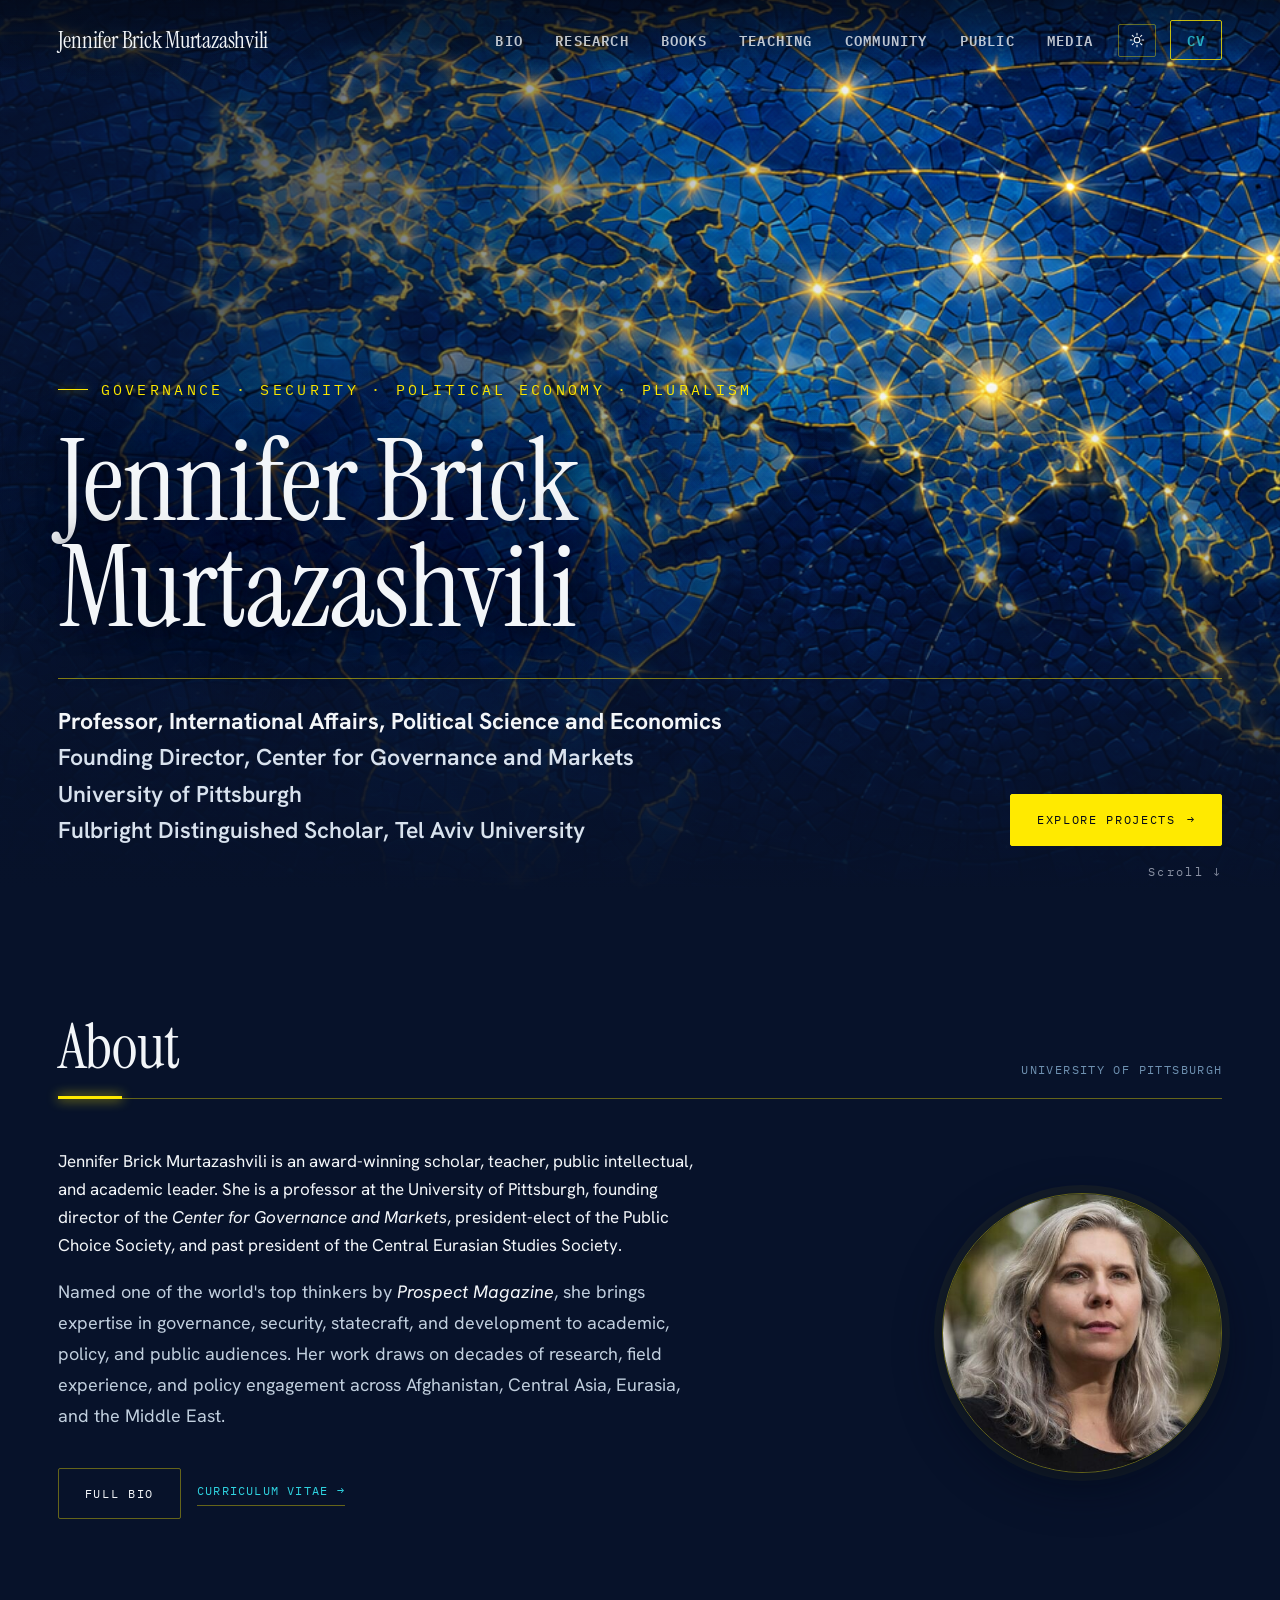
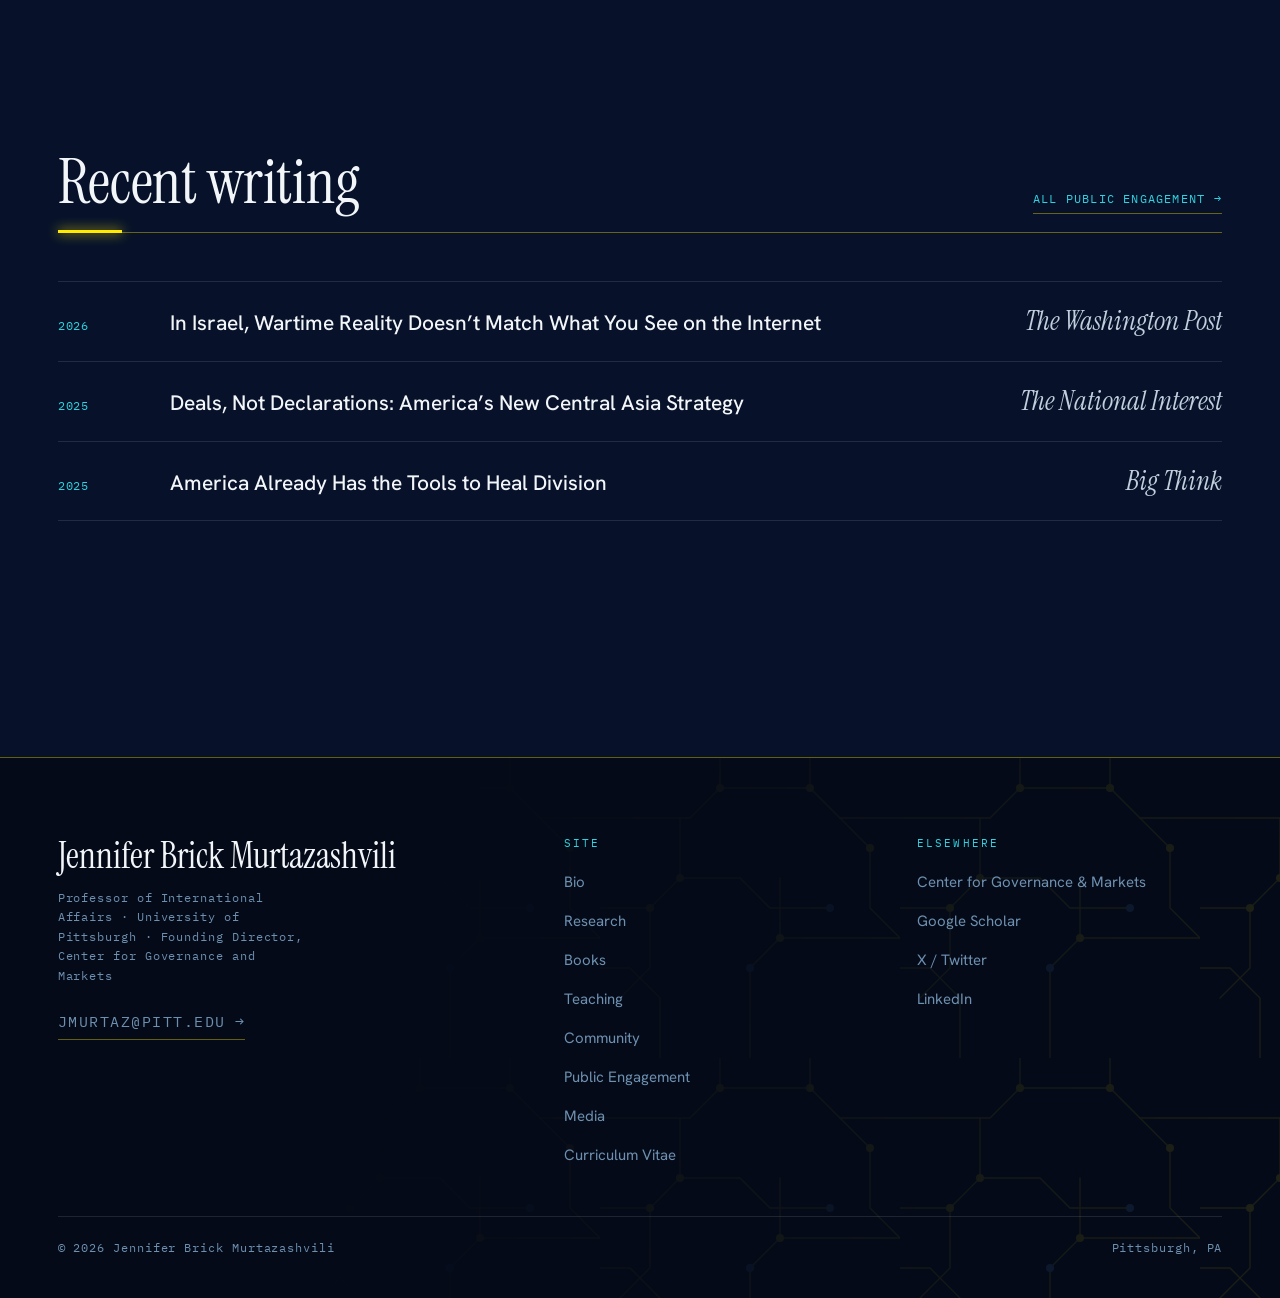
==== index.html @ d2d1f4e9 "Add files via upload" ====
<!doctype html>
<html lang="en">
<head>
<meta charset="utf-8">
<script>(function(){try{var t=localStorage.getItem('jbm-theme');if(t==='light'||t==='dark')document.documentElement.setAttribute('data-theme',t);}catch(e){}})();</script>
<meta name="viewport" content="width=device-width, initial-scale=1">
<title>Jennifer Brick Murtazashvili — International Affairs, University of Pittsburgh</title>
<link rel="preconnect" href="https://fonts.googleapis.com">
<link rel="preconnect" href="https://fonts.gstatic.com" crossorigin>
<link href="https://fonts.googleapis.com/css2?family=Instrument+Serif:ital@0;1&family=Hanken+Grotesk:wght@400;500;600;700&family=IBM+Plex+Mono:ital,wght@0,400;0,500;0,600;1,400&display=swap" rel="stylesheet">
<link rel="stylesheet" href="styles.css">
</head>
<body>

<header class="site-head" id="head">
  <a class="brand" href="index.html">Jennifer Brick Murtazashvili</a>
  <nav class="nav">
    <span class="nav-core" style="display:contents">
      <a href="bio.html">Bio</a>
      <a href="projects.html">Research</a>
      <a href="books.html">Books</a>
    </span>
    <span class="nav-extra" style="display:contents">
      <a href="teaching.html">Teaching</a>
      <a href="community.html">Community</a>
      <a href="public.html">Public</a>
      <a href="media.html">Media</a>
    </span>
    <button class="theme-toggle" id="themeToggle" type="button" aria-label="Toggle light or dark theme">
      <svg class="ic-sun" viewBox="0 0 24 24" fill="none" stroke="currentColor" stroke-width="1.6" stroke-linecap="round"><circle cx="12" cy="12" r="4.2"></circle><path d="M12 2v2.4M12 19.6V22M2 12h2.4M19.6 12H22M4.9 4.9l1.7 1.7M17.4 17.4l1.7 1.7M19.1 4.9l-1.7 1.7M6.6 17.4l-1.7 1.7"></path></svg>
      <svg class="ic-moon" viewBox="0 0 24 24" fill="none" stroke="currentColor" stroke-width="1.6" stroke-linecap="round" stroke-linejoin="round"><path d="M20 14.5A8 8 0 1 1 9.5 4a6.2 6.2 0 0 0 10.5 10.5z"></path></svg>
    </button>
    <a class="nav-cv" href="assets/JBM-CV-2026.pdf" target="_blank" rel="noopener">CV</a>
  </nav>
</header>

<!-- ============================================================== HERO -->
<section class="hero" id="hero" data-screen-label="Home / Hero">
  <img class="hero-map" id="heroMap" src="assets/world-network.png" alt="A night-time world map with glowing gold network lines connecting cities across continents on a deep navy background">
  <div class="hero-veil"></div>
  <div class="wrap hero-inner" style="font-size: 6px">
    <span class="eyebrow hero-eye">Governance · Security · Political Economy · Pluralism</span>
    <h1 class="display hero-name">Jennifer Brick<br><span class="sur">Murtazashvili</span></h1>
    <div class="hero-foot">
      <p class="hero-role">
        <b>Professor, International Affairs, Political Science and Economics</b>
        <span>Founding Director, Center for Governance and Markets</span>
        <span>University of Pittsburgh</span>
        <span>Fulbright Distinguished Scholar, Tel Aviv University</span>
      </p>
      <a class="btn hero-cta" href="projects.html">Explore projects <span>→</span></a>
    </div>
  </div>
  <span class="hero-scrollcue meta">Scroll ↓</span>
</section>

<!-- ============================================================= INTRO -->
<section class="pad-y">
  <div class="wrap">
    <div class="sec-head">
      <h2>About</h2>
      <span class="meta" style="text-transform:uppercase; letter-spacing:.12em;">University of Pittsburgh</span>
    </div>
    <div class="intro-grid">
      <div class="intro-main fade-up">
        <p class="prose lead" style="margin-top:0;">Jennifer Brick Murtazashvili is an award-winning scholar, teacher, public intellectual, and academic leader. She is a professor at the University of Pittsburgh, founding director of the <em class="t-leaf">Center for Governance and Markets</em>, president-elect of the Public Choice Society, and past president of the Central Eurasian Studies Society.</p>
        <div class="prose" style="margin-top:18px;">
          <p>Named one of the world's top thinkers by <em>Prospect Magazine</em>, she brings expertise in governance, security, statecraft, and development to academic, policy, and public audiences. Her work draws on decades of research, field experience, and policy engagement across Afghanistan, Central Asia, Eurasia, and the Middle East.</p>
        </div>
        <div style="margin-top:36px; display:flex; gap:16px; flex-wrap:wrap; align-items:center;">
          <a class="btn btn-line" href="bio.html">Full bio</a>
          <a class="alink" href="assets/JBM-CV-2026.pdf" target="_blank" rel="noopener">Curriculum vitae <span>→</span></a>
        </div>
      </div>
      <div class="intro-side fade-up">
        <img class="intro-portrait" src="assets/headshot.png" alt="Portrait of Jennifer Brick Murtazashvili">
      </div>
    </div>
  </div>
</section>

<!-- =========================================================== WRITING -->
<section class="pad-y">
  <div class="wrap">
    <div class="sec-head">
      <h2>Recent writing</h2>
      <a class="alink" href="public.html">All public engagement <span>→</span></a>
    </div>
    <ul class="wlist">
      <li class="witem fade-up">
        <span class="meta wdate">2026</span>
        <a class="wtitle" href="public.html">In Israel, Wartime Reality Doesn’t Match What You See on the Internet</a>
        <span class="wpub">The Washington Post</span>
      </li>
      <li class="witem fade-up">
        <span class="meta wdate">2025</span>
        <a class="wtitle" href="public.html">Deals, Not Declarations: America’s New Central Asia Strategy</a>
        <span class="wpub">The National Interest</span>
      </li>
      <li class="witem fade-up">
        <span class="meta wdate">2025</span>
        <a class="wtitle" href="public.html">America Already Has the Tools to Heal Division</a>
        <span class="wpub">Big Think</span>
      </li>
    </ul>
  </div>
</section>

<!-- ============================================================ FOOTER -->
<footer class="site-foot" data-screen-label="Footer">
  <div class="gf"></div>
  <div class="wrap">
    <div class="foot-grid">
      <div class="foot-col">
        <p class="foot-name">Jennifer Brick Murtazashvili</p>
        <p class="meta" style="color:var(--soft); max-width:36ch; line-height:1.7;">Professor of International Affairs · University of Pittsburgh · Founding Director, Center for Governance and Markets</p>
        <div style="margin-top:22px;"><a class="alink" href="mailto:jmurtaz@pitt.edu">jmurtaz@pitt.edu <span>→</span></a></div>
      </div>
      <div class="foot-col">
        <h4>Site</h4>
        <ul>
          <li><a href="bio.html">Bio</a></li>
          <li><a href="projects.html">Research</a></li>
          <li><a href="books.html">Books</a></li>
          <li><a href="teaching.html">Teaching</a></li>
          <li><a href="community.html">Community</a></li>
          <li><a href="public.html">Public Engagement</a></li>
          <li><a href="media.html">Media</a></li>
          <li><a href="assets/JBM-CV-2026.pdf" target="_blank" rel="noopener">Curriculum Vitae</a></li>
        </ul>
      </div>
      <div class="foot-col">
        <h4>Elsewhere</h4>
        <ul>
          <li><a href="https://www.cgm.pitt.edu/" target="_blank" rel="noopener">Center for Governance &amp; Markets</a></li>
          <li><a href="https://scholar.google.com/citations?user=7pL5rRAAAAAJ&hl=en&oi=ao" target="_blank" rel="noopener">Google Scholar</a></li>
          <li><a href="https://x.com/jmurtazashvili" target="_blank" rel="noopener">X / Twitter</a></li>
          <li><a href="https://www.linkedin.com/in/jmurtazashvili/" target="_blank" rel="noopener">LinkedIn</a></li>
        </ul>
      </div>
    </div>
    <div class="foot-bottom">
      <span class="meta">© 2026 Jennifer Brick Murtazashvili</span>
      <span class="meta">Pittsburgh, PA</span>
    </div>
  </div>
</footer>

<style>
/* ---- HERO ---- */
.hero{ position:relative; min-height:100svh; display:flex; flex-direction:column; justify-content:flex-end; overflow:hidden; background:#061026; }
.hero-map{
  position:absolute; inset:0; z-index:0; width:100%; height:118%; top:-9%;
  object-fit:cover; object-position:60% center; will-change:transform; pointer-events:none;
}
.hero-veil{ position:absolute; inset:0; z-index:3; pointer-events:none;
  background:
    linear-gradient(0deg, #07122A 1%, rgba(7,18,42,.74) 17%, rgba(7,18,42,.12) 44%, transparent 60%),
    linear-gradient(90deg, rgba(7,18,42,.82) 0%, rgba(7,18,42,.42) 40%, transparent 70%); }
.hero-inner{ position:relative; z-index:4; width:100%; padding-top:150px; padding-bottom:clamp(40px,6vh,72px); }
.hero-eye{ margin-bottom:26px; color:#FFEA00; }
.hero-eye::before{ background:#FFEA00; box-shadow:0 0 8px rgba(255,234,0,.8); }
.hero-name{ font-family:var(--serif); font-weight:400; letter-spacing:-.012em; color:#F3F6F9; margin:0; text-shadow:0 2px 28px rgba(2,8,24,.9), 0 0 80px rgba(2,8,24,.7); }
.hero-name .sur{ font-style:normal; color:#F3F6F9; text-shadow:0 2px 24px rgba(2,8,24,.92), 0 0 56px rgba(2,8,24,.85); }
.hero-foot{ display:flex; align-items:flex-end; justify-content:space-between; gap:44px; flex-wrap:wrap;
  border-top:1px solid rgba(255,234,0,.5); margin-top:38px; padding-top:26px; }
.hero-role{ display:flex; flex-direction:column; gap:4px; font-size:clamp(18px,2vw,23px); line-height:1.4; font-weight:600; color:#D8E2EE; max-width:56ch; margin:0; }
.hero-role b{ color:#F3F6F9; font-weight:700; }
.hero-role em{ color:#FFEA00; font-style:italic; }
.hero-cta{ white-space:nowrap; }
.hero-scrollcue{ position:absolute; right:var(--gutter); bottom:18px; z-index:4; color:#8A91A3; letter-spacing:.2em; }
@media (max-width:900px){
  .hero-map{ object-position:62% center; }
  .hero-veil{ background:linear-gradient(0deg, #061026 14%, rgba(6,16,38,.55) 52%, transparent 90%); }
}

/* ---- HERO · light mode keeps the map dark for legibility ---- */
[data-theme="light"] .site-head{ background:var(--head-bg); -webkit-backdrop-filter:blur(14px); backdrop-filter:blur(14px); box-shadow:0 1px 0 var(--line-cop); }
[data-theme="light"] .site-head::before{ opacity:0; }

/* ---- INTRO ---- */
.intro-grid{ display:grid; grid-template-columns:1fr 280px; gap:clamp(36px,5vw,80px); align-items:center; }
.intro-side{ display:flex; justify-content:center; }
.intro-portrait{ width:280px; height:280px; border-radius:50%; object-fit:cover; object-position:50% 22%; display:block;
  border:1px solid var(--line-cop); box-shadow:0 14px 44px rgba(2,8,24,.5), 0 0 0 8px rgba(255,234,0,.05); }
@media (max-width:820px){ .intro-grid{ grid-template-columns:1fr; gap:32px; } .intro-side{ order:-1; justify-content:flex-start; } .intro-portrait{ width:200px; height:200px; } }

/* ---- RESEARCH ROWS ---- */
.rrow{ display:grid; grid-template-columns:64px 1fr 380px 150px; gap:30px; align-items:center;
  padding:30px 0; border-bottom:1px solid var(--line); text-decoration:none; color:inherit;
  transition:padding-left .28s, background .28s; }
.rrow:first-of-type{ border-top:1px solid var(--line); }
.rrow:hover{ padding-left:14px; background:linear-gradient(90deg, rgba(201,126,78,.06), transparent 60%); }
.rtitle{ font-size:clamp(25px,2.9vw,40px); font-weight:500; transition:color .2s; }
.rrow:hover .rtitle{ color:var(--leaf-br); }
.rdesc{ margin:0; font-size:15px; line-height:1.5; color:var(--soft); }
.rrow .tag{ justify-self:end; }
@media (max-width:900px){ .rrow{ grid-template-columns:44px 1fr; } .rdesc,.rrow .tag{ display:none; } }

/* ---- BOOKS BAND ---- */
.books-band{ background:var(--panel); color:var(--bone); padding-block:clamp(76px,10vw,128px); position:relative; overflow:hidden; border-block:1px solid var(--line-cop); }
.bb-traces{ position:absolute; inset:0; background-image:url(assets/traces.svg); background-size:300px 300px; opacity:.10;
  -webkit-mask-image:linear-gradient(90deg, transparent 38%, #000 92%); mask-image:linear-gradient(90deg, transparent 38%, #000 92%); }
.bb-row{ display:grid; grid-template-columns:1fr 1fr; gap:clamp(28px,4vw,56px); }
.bb-book{ display:grid; grid-template-columns:172px 1fr; gap:26px; align-items:end; text-decoration:none; color:inherit; }
.bb-cover{ aspect-ratio:5/7; transition:transform .3s ease, box-shadow .3s ease; }
.bb-book:hover .bb-cover{ transform:translateY(-7px); box-shadow:0 26px 54px rgba(0,0,0,.5), 0 0 0 1px var(--line-cop); }
.bb-title{ font-size:clamp(25px,2.5vw,36px); font-weight:500; color:var(--bone); line-height:1.02; transition:color .2s; }
.bb-book:hover .bb-title{ color:var(--leaf-br); }
.bb-sub{ font-size:14.5px; line-height:1.5; color:var(--soft); margin:11px 0 13px; }
.bb-meta{ color:var(--leaf-br); }
@media (max-width:900px){ .bb-row{ grid-template-columns:1fr; } }
@media (max-width:560px){ .bb-book{ grid-template-columns:120px 1fr; } }

/* ---- WRITING ---- */
.wlist{ list-style:none; margin:0; padding:0; border-top:1px solid var(--line); }
.witem{ display:grid; grid-template-columns:84px 1fr 280px; gap:28px; align-items:baseline; padding:24px 0; border-bottom:1px solid var(--line); transition:padding-left .25s; }
.witem:hover{ padding-left:12px; }
.wdate{ text-transform:uppercase; letter-spacing:.08em; color:var(--leaf-br); }
.wtitle{ font-family:var(--sans); font-size:clamp(17px,1.7vw,21px); font-weight:500; text-decoration:none; color:var(--bone); line-height:1.32; transition:color .2s; }
.wtitle:hover{ color:var(--leaf-br); }
.wpub{ text-align:right; font-family:var(--serif); font-style:italic; font-size:clamp(19px,2.1vw,27px); line-height:1.12; color:var(--bone-2); }
@media (max-width:760px){ .witem{ grid-template-columns:1fr; gap:6px; } .wpub{ text-align:left; } }
</style>

<script>
(function(){
  var head=document.getElementById('head'), hero=document.getElementById('hero'), map=document.getElementById('heroMap');
  var reduce=window.matchMedia('(prefers-reduced-motion: reduce)').matches;
  function onScroll(){
    var y=window.scrollY;
    head.classList.toggle('solid', y > (hero ? hero.offsetHeight-100 : 200));
    if(map && !reduce && y < window.innerHeight*1.3){ map.style.transform='translateY('+(y*0.07)+'px) scale(1.05)'; }
  }
  window.addEventListener('scroll', onScroll, {passive:true}); onScroll();

  var els=document.querySelectorAll('.fade-up');
  if(!('IntersectionObserver' in window)){ els.forEach(function(el){el.classList.add('in');}); return; }
  var io=new IntersectionObserver(function(es){ es.forEach(function(e){ if(e.isIntersecting){ e.target.classList.add('in'); io.unobserve(e.target);} }); },{threshold:0.1, rootMargin:'0px 0px -6% 0px'});
  els.forEach(function(el){ io.observe(el); });
  setTimeout(function(){ els.forEach(function(el){ el.classList.add('in'); }); }, 2600);
})();
</script>
<script src="theme.js"></script>
</body>
</html>
---- styles.css ----
/* =========================================================================
   JBM — "Rooted Circuit" edition · light + dark
   Instrument Serif display · Hanken Grotesk body · IBM Plex Mono labels
   Charcoal + copper + leaf · circuit-trace motif
   ========================================================================= */

:root{
  --bg:        #07122A;
  --bg-2:      #040A18;
  --panel:     #0A1D3F;
  --panel-2:   #102A52;

  --copper:    #FFEA00;
  --copper-br: #FFF26B;
  --copper-dp: #C9A30A;
  --leaf:      #00A7B5;
  --leaf-br:   #2FD3E0;
  --glow:      #FFEA00;

  --bone:      #F3F6F9;
  --bone-2:    #C0CEDD;
  --soft:      #6E90B0;
  --mut:       #46617C;

  --line:      rgba(243,246,249,.11);
  --line-2:    rgba(243,246,249,.06);
  --line-cop:  rgba(255,234,0,.38);
  --head-bg:   rgba(7,18,42,.82);

  --serif: "Instrument Serif", "Hoefler Text", Georgia, serif;
  --sans:  "Hanken Grotesk", "Helvetica Neue", sans-serif;
  --mono:  "IBM Plex Mono", ui-monospace, monospace;

  --gutter: clamp(20px, 4.5vw, 76px);
  --maxw: 1340px;
}

/* ---- LIGHT THEME ---- */
[data-theme="light"]{
  --bg:        #F3F6F9;
  --bg-2:      #E4EAF1;
  --panel:     #EAEFF5;
  --panel-2:   #DCE4ED;
  --copper:    #A98A00;
  --copper-br: #876E00;
  --copper-dp: #6B5700;
  --leaf:      #007E8A;
  --leaf-br:   #00626C;
  --glow:      #A98A00;
  --bone:      #07122A;
  --bone-2:    #2C3D55;
  --soft:      #4A7499;
  --mut:       #7E93AC;
  --line:      rgba(7,18,42,.15);
  --line-2:    rgba(7,18,42,.07);
  --line-cop:  rgba(169,138,0,.42);
  --head-bg:   rgba(243,246,249,.86);
}

*{ box-sizing:border-box; }
html{ -webkit-text-size-adjust:100%; scroll-behavior:smooth; }
body{
  margin:0; background:var(--bg); color:var(--bone);
  font-family:var(--sans); font-size:17px; line-height:1.65; font-weight:400;
  -webkit-font-smoothing:antialiased; text-rendering:optimizeLegibility;
  transition:background-color .4s ease, color .4s ease;
}
img{ max-width:100%; display:block; }
a{ color:inherit; }
::selection{ background:var(--leaf); color:var(--bone); }

.t-leaf{ color:var(--leaf-br); font-style:italic; }

/* ------------------------------------------------------------------ TYPE */
h1,h2,h3,h4{ font-family:var(--serif); font-weight:400; line-height:1.04; letter-spacing:-0.005em; margin:0; }

.display{ font-family:var(--serif); font-weight:400; font-size:clamp(54px, 9vw, 144px); line-height:.92; letter-spacing:-.018em; }
.display em, .accent-i{ font-style:italic; font-weight:400; color:var(--leaf-br); }

.eyebrow{
  font-family:var(--mono); font-size:15px; font-weight:400;
  letter-spacing:.22em; text-transform:uppercase; color:var(--leaf-br);
  display:inline-flex; align-items:center; gap:13px;
}
.eyebrow::before{ content:""; width:30px; height:1px; background:var(--copper); box-shadow:0 0 8px var(--copper); }
.eyebrow.bare::before{ display:none; }
.eyebrow .leaf-dot{ width:6px; height:6px; border-radius:50%; background:radial-gradient(circle at 40% 35%, var(--leaf-br), #1d3a2c); box-shadow:0 0 8px var(--leaf-br); display:inline-block; }

.meta{ font-family:var(--mono); font-size:11.5px; letter-spacing:.08em; color:var(--soft); }
.idx{ font-family:var(--mono); font-size:12.5px; letter-spacing:.1em; color:var(--leaf-br); }

.prose{ max-width:64ch; }
.prose p{ margin:0 0 1.2em; color:var(--bone-2); font-size:18px; line-height:1.72; }
.prose em{ color:var(--bone); font-style:italic; }
.prose a{ color:var(--leaf-br); text-decoration:none; box-shadow:inset 0 -1px 0 var(--line-cop); transition:box-shadow .2s; }
.prose a:hover{ box-shadow:inset 0 -2px 0 var(--copper-br); }
.prose .lead{ font-size:22px; color:var(--bone); line-height:1.55; }

/* ------------------------------------------------------------- STRUCTURE */
.wrap{ max-width:var(--maxw); margin:0 auto; padding-inline:var(--gutter); position:relative; }
.pad-y{ padding-block:clamp(64px,9vw,128px); }

.sec-head{
  display:flex; align-items:flex-end; justify-content:space-between; gap:24px;
  padding-bottom:18px; margin-bottom:48px; position:relative;
  border-bottom:1px solid var(--line-cop);
}
.sec-head::after{ content:""; position:absolute; left:0; bottom:-1px; width:64px; height:3px; background:var(--copper); box-shadow:0 0 12px var(--copper); }
.sec-head h2{ font-size:clamp(36px,5vw,62px); }

/* --------------------------------------------------- CIRCUIT-RULE DIVIDER */
.circuit-rule{ position:relative; height:2px; margin:0; background:linear-gradient(90deg, transparent, var(--line-cop) 12%, var(--line-cop) 88%, transparent); }
.circuit-rule i{ position:absolute; top:50%; width:9px; height:9px; border-radius:50%; translate:-50% -50%;
  background:radial-gradient(circle at 40% 35%, var(--glow), var(--copper-dp)); box-shadow:0 0 10px 1px var(--glow); }
.circuit-rule i:nth-child(1){ left:18%; } .circuit-rule i:nth-child(2){ left:50%; } .circuit-rule i:nth-child(3){ left:82%; }
.circuit-rule i:nth-child(2){ background:radial-gradient(circle at 40% 35%, var(--leaf-br), #1d3a2c); box-shadow:0 0 10px 1px var(--leaf-br); }
@media (prefers-reduced-motion: no-preference){ .circuit-rule i{ animation:nodePulse 3.2s ease-in-out infinite; } .circuit-rule i:nth-child(2){ animation-delay:.6s; } .circuit-rule i:nth-child(3){ animation-delay:1.2s; } }
@keyframes nodePulse{ 0%,100%{ box-shadow:0 0 8px 1px var(--glow); opacity:.85; } 50%{ box-shadow:0 0 16px 3px var(--glow); opacity:1; } }

/* --------------------------------------------------------------- HEADER */
.site-head{
  position:fixed; top:0; left:0; right:0; z-index:60;
  display:flex; align-items:center; justify-content:space-between; gap:24px;
  padding:20px var(--gutter); color:var(--bone);
  transition:background .35s ease, padding .35s ease, box-shadow .35s ease, backdrop-filter .35s;
}
.site-head::before{
  content:""; position:absolute; inset:0; z-index:-1; pointer-events:none;
  background:linear-gradient(180deg, rgba(4,10,24,.78) 0%, rgba(4,10,24,.45) 55%, transparent 100%);
  transition:opacity .35s ease;
}
.site-head.solid::before{ opacity:0; }
.site-head.solid{
  background:var(--head-bg); -webkit-backdrop-filter:blur(14px); backdrop-filter:blur(14px);
  box-shadow:0 1px 0 var(--line-cop), 0 8px 30px rgba(0,0,0,.22);
  padding-top:14px; padding-bottom:14px;
}
.brand{ font-family:var(--serif); font-weight:400; font-size:23px; letter-spacing:-.01em; text-decoration:none; color:inherit; white-space:nowrap; line-height:1; }
.brand i{ font-style:italic; font-weight:400; color:var(--leaf-br); }

.nav{ display:flex; align-items:center; gap:clamp(2px,1vw,6px); }
.theme-toggle{ background:transparent; border:1px solid var(--line-cop); color:inherit; width:38px; height:33px; border-radius:2px;
  display:inline-flex; align-items:center; justify-content:center; cursor:pointer; margin-left:6px; padding:0; transition:border-color .2s, color .2s; }
.theme-toggle:hover{ border-color:var(--leaf-br); color:var(--leaf-br); }
.theme-toggle svg{ width:16px; height:16px; display:block; }
.theme-toggle .ic-moon{ display:none; }
[data-theme="light"] .theme-toggle .ic-sun{ display:none; }
[data-theme="light"] .theme-toggle .ic-moon{ display:block; }
.nav a{
  font-family:var(--mono); font-size:13.5px; font-weight:600; letter-spacing:.09em; text-transform:uppercase;
  text-decoration:none; color:inherit; padding:9px 13px; position:relative; opacity:.78;
  transition:opacity .15s, color .15s;
}
.nav a::after{ content:""; position:absolute; left:13px; right:13px; bottom:3px; height:2px;
  background:var(--copper-br); box-shadow:0 0 8px var(--copper-br); transform:scaleX(0); transform-origin:left; transition:transform .24s; }
.nav a:hover{ opacity:1; }
.nav a:hover::after, .nav a[aria-current="page"]::after{ transform:scaleX(1); }
.nav a[aria-current="page"]{ opacity:1; color:var(--leaf-br); }
.nav a.nav-cv{ border:1px solid var(--copper); color:var(--leaf-br); padding:8px 16px; margin-left:8px; border-radius:2px; }
.nav a.nav-cv::after{ display:none; }
.nav a.nav-cv:hover{ background:var(--copper); color:var(--bg-2); box-shadow:0 0 18px rgba(201,126,78,.5); }

/* --------------------------------------------------------------- BUTTONS */
.btn{
  font-family:var(--mono); font-size:12px; font-weight:400; letter-spacing:.14em; text-transform:uppercase;
  text-decoration:none; display:inline-flex; align-items:center; gap:11px; padding:15px 26px;
  color:var(--bg-2); background:var(--copper); border:1px solid var(--copper); border-radius:2px;
  transition:gap .2s, background .2s, box-shadow .2s, color .2s;
}
.btn:hover{ gap:16px; background:var(--copper-br); border-color:var(--leaf-br); box-shadow:0 0 26px rgba(232,168,106,.45); }
.btn-line{ background:transparent; color:var(--bone); border-color:var(--line-cop); }
.btn-line:hover{ background:transparent; color:var(--leaf-br); border-color:var(--leaf-br); box-shadow:0 0 22px rgba(201,126,78,.25); }

.alink{
  font-family:var(--mono); font-size:12px; font-weight:400; letter-spacing:.1em; text-transform:uppercase;
  text-decoration:none; color:var(--leaf-br); display:inline-flex; align-items:center; gap:9px;
  border-bottom:1px solid var(--line-cop); padding-bottom:4px; transition:gap .2s, border-color .2s;
}
.alink:hover{ gap:14px; border-color:var(--leaf-br); }

/* ------------------------------------------------------------------ TAGS */
.tag{
  font-family:var(--mono); font-size:10px; font-weight:400; letter-spacing:.13em; text-transform:uppercase;
  padding:6px 13px; border-radius:99px; white-space:nowrap; border:1px solid;
}
.tag.cop{ color:var(--leaf-br); border-color:var(--line-cop); background:rgba(201,126,78,.08); }
.tag.leaf{ color:var(--leaf-br); border-color:rgba(107,174,131,.4); background:rgba(63,110,82,.12); }
.tag.glow{ color:var(--leaf-br); border-color:rgba(242,178,92,.4); background:rgba(242,178,92,.08); }

/* --------------------------------------------------------- PLACEHOLDERS */
.ph{
  position:relative; overflow:hidden; background:var(--panel);
  background-image:repeating-linear-gradient(135deg, rgba(201,126,78,.06) 0 1px, transparent 1px 13px);
  border:1px solid var(--line); display:flex; align-items:flex-end; border-radius:2px;
}
.ph .ph-tag{ font-family:var(--mono); font-size:10px; letter-spacing:.1em; text-transform:uppercase; color:var(--mut); padding:12px 14px; }

/* ----------------------------------------------------------- PAGE OPENER */
.page-open{ padding-block:142px 0; }
.page-open .po-row{
  display:flex; align-items:flex-end; justify-content:space-between; gap:24px;
  padding-bottom:18px; position:relative; border-bottom:1px solid var(--line-cop);
}
.page-open .po-row::after{ content:""; position:absolute; left:0; bottom:-1px; width:56px; height:3px; background:var(--copper); box-shadow:0 0 12px var(--copper); }
.page-open h1{ font-size:clamp(34px,4.6vw,60px); font-weight:400; }
.page-open .po-meta{ font-family:var(--mono); font-size:11.5px; letter-spacing:.1em; text-transform:uppercase; color:var(--soft); white-space:nowrap; }

/* --------------------------------------------------------------- FOOTER */
.site-foot{ background:var(--bg-2); color:var(--bone-2); margin-top:120px; position:relative; overflow:hidden; border-top:1px solid var(--line-cop); }
.site-foot .gf{
  position:absolute; inset:0; background-image:url(assets/traces.svg); background-size:300px 300px; opacity:.10; pointer-events:none;
  -webkit-mask-image:linear-gradient(105deg, transparent 30%, #000 95%); mask-image:linear-gradient(105deg, transparent 30%, #000 95%);
}
.foot-grid{ display:grid; grid-template-columns:1.5fr 1fr 1fr; gap:48px; padding:80px 0 48px; position:relative; z-index:1; }
.foot-name{ font-family:var(--serif); font-weight:400; font-size:36px; line-height:1; margin:0 0 14px; color:var(--bone); }
.foot-name i{ font-style:italic; font-weight:400; color:var(--leaf-br); }
.foot-col h4{ font-family:var(--mono); font-size:10.5px; font-weight:400; letter-spacing:.2em; text-transform:uppercase; color:var(--leaf-br); margin:0 0 18px; }
.foot-col ul{ list-style:none; margin:0; padding:0; display:flex; flex-direction:column; gap:11px; }
.foot-col a{ color:var(--soft); font-size:15px; text-decoration:none; transition:color .2s, padding-left .2s; }
.foot-col a:hover{ color:var(--leaf-br); padding-left:5px; }
.foot-bottom{ display:flex; justify-content:space-between; align-items:center; gap:20px; flex-wrap:wrap; padding:22px 0 40px; border-top:1px solid var(--line); position:relative; z-index:1; }

/* --------------------------------------------------------------- MOTION */
.fade-up{ opacity:0; transform:translateY(26px); transition:opacity .85s cubic-bezier(.2,.7,.2,1), transform .85s cubic-bezier(.2,.7,.2,1); }
.fade-up.in{ opacity:1; transform:none; }
@media (prefers-reduced-motion: reduce){
  .fade-up{ opacity:1; transform:none; transition:none; }
  html{ scroll-behavior:auto; }
}

/* ------------------------------------------------------------ RESPONSIVE */
@media (max-width: 980px){ .nav a{ padding:8px 7px; font-size:11.5px; } .brand{ font-size:20px; } }
@media (max-width: 860px){ .foot-grid{ grid-template-columns:1fr 1fr; } .nav .nav-extra{ display:none; } .sec-head{ flex-direction:column; align-items:flex-start; gap:8px; } }
@media (max-width: 600px){ .foot-grid{ grid-template-columns:1fr; } .nav .nav-core{ display:none; } }
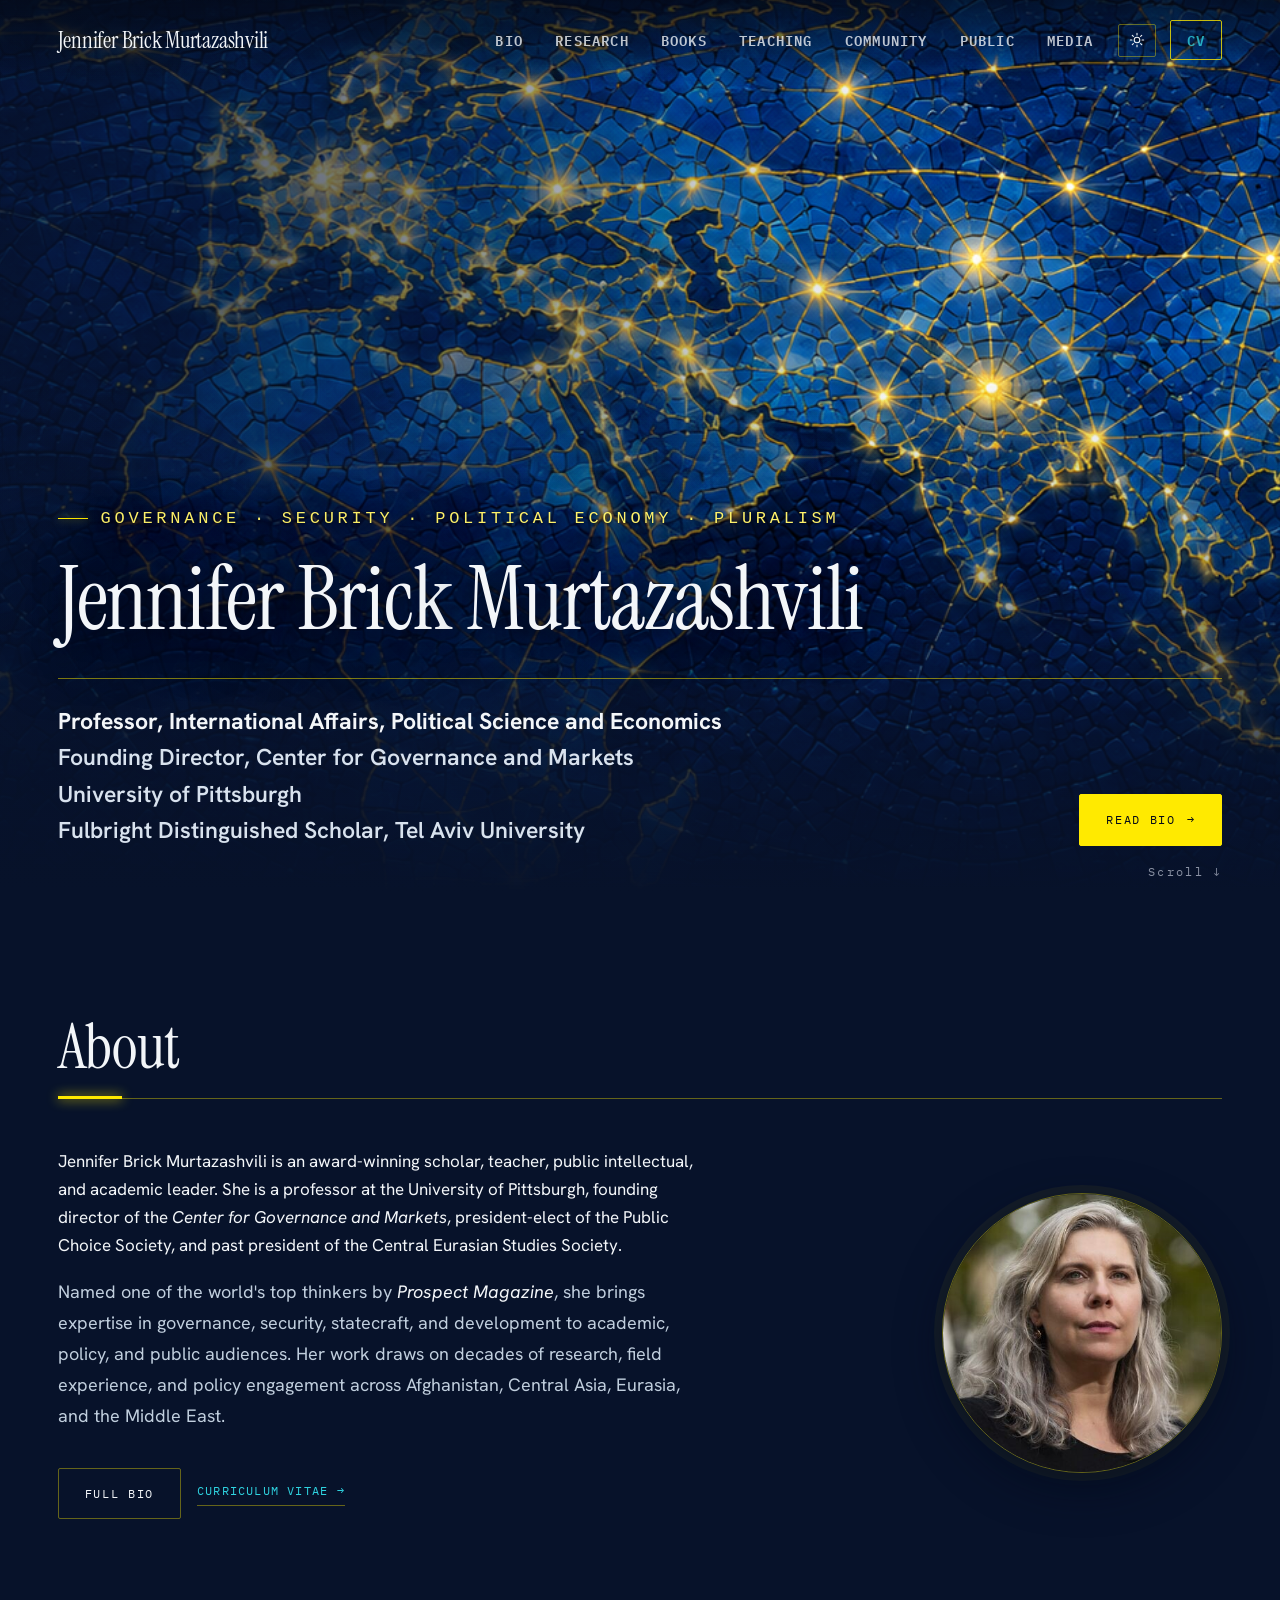
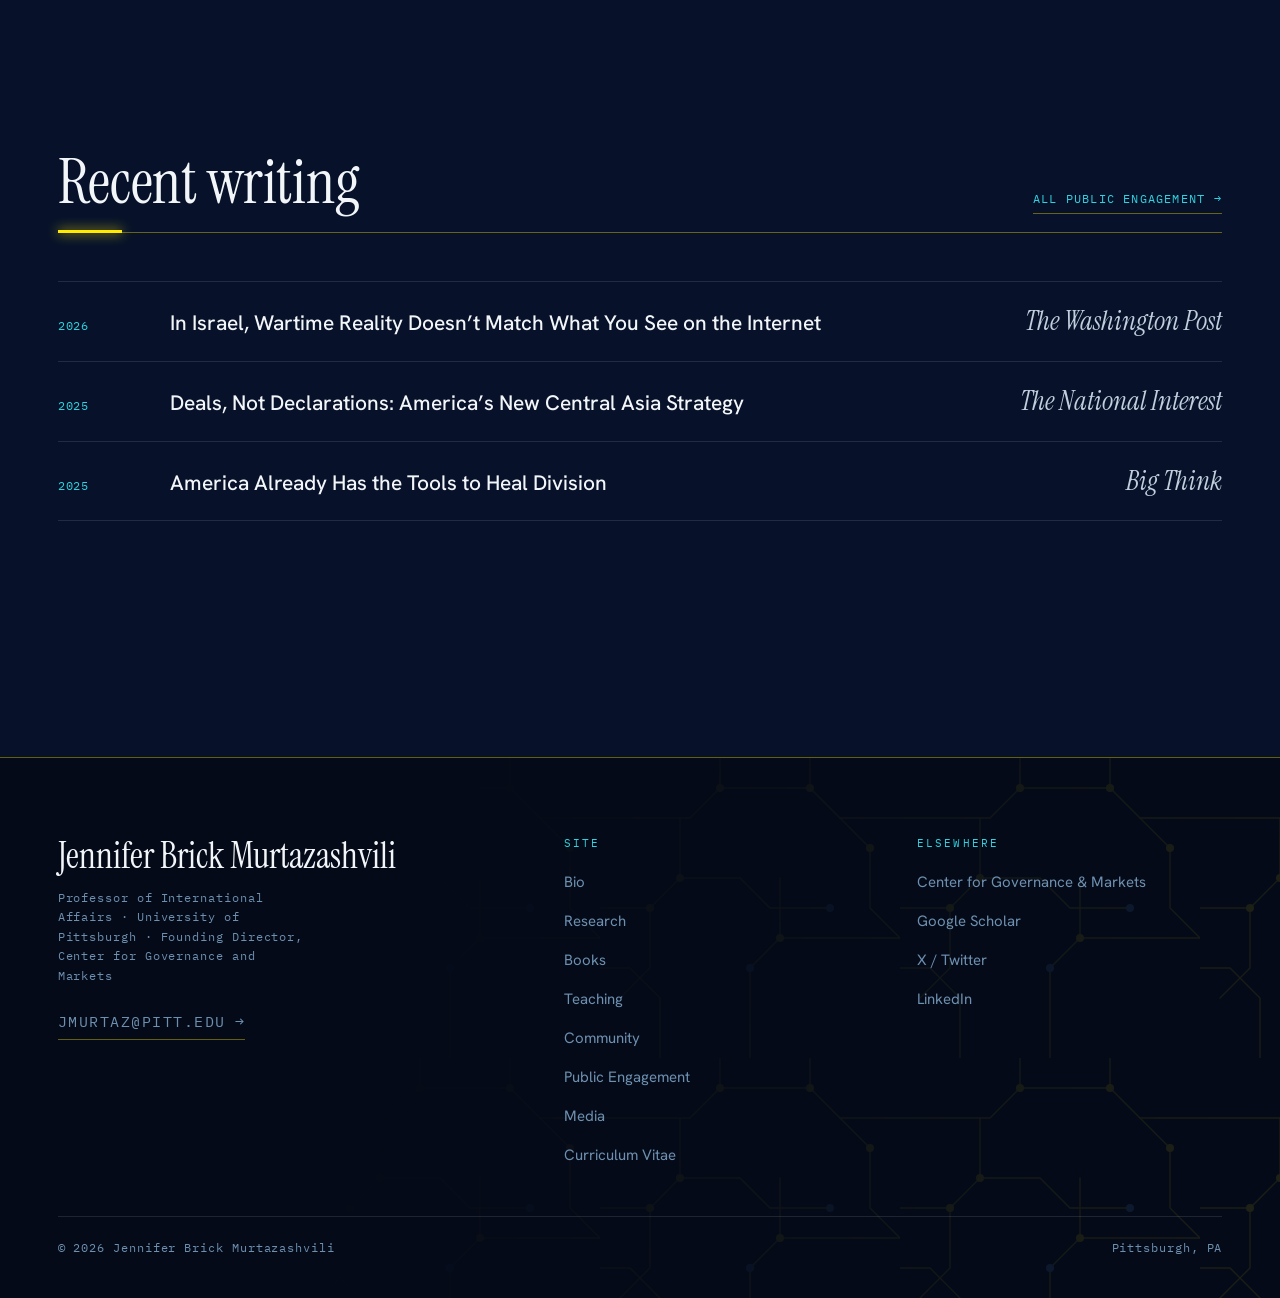
==== commit fa232110: "Add files via upload" ====
--- a/index.html
+++ b/index.html
@@ -40,7 +40,7 @@
   <div class="hero-veil"></div>
   <div class="wrap hero-inner" style="font-size: 6px">
     <span class="eyebrow hero-eye">Governance · Security · Political Economy · Pluralism</span>
-    <h1 class="display hero-name">Jennifer Brick<br><span class="sur">Murtazashvili</span></h1>
+    <h1 class="display hero-name">Jennifer Brick <span class="sur">Murtazashvili</span></h1>
     <div class="hero-foot">
       <p class="hero-role">
         <b>Professor, International Affairs, Political Science and Economics</b>
@@ -48,7 +48,7 @@
         <span>University of Pittsburgh</span>
         <span>Fulbright Distinguished Scholar, Tel Aviv University</span>
       </p>
-      <a class="btn hero-cta" href="projects.html">Explore projects <span>→</span></a>
+      <a class="btn hero-cta" href="bio.html">Read bio <span>→</span></a>
     </div>
   </div>
   <span class="hero-scrollcue meta">Scroll ↓</span>
@@ -59,7 +59,6 @@
   <div class="wrap">
     <div class="sec-head">
       <h2>About</h2>
-      <span class="meta" style="text-transform:uppercase; letter-spacing:.12em;">University of Pittsburgh</span>
     </div>
     <div class="intro-grid">
       <div class="intro-main fade-up">
@@ -158,9 +157,11 @@
     linear-gradient(0deg, #07122A 1%, rgba(7,18,42,.74) 17%, rgba(7,18,42,.12) 44%, transparent 60%),
     linear-gradient(90deg, rgba(7,18,42,.82) 0%, rgba(7,18,42,.42) 40%, transparent 70%); }
 .hero-inner{ position:relative; z-index:4; width:100%; padding-top:150px; padding-bottom:clamp(40px,6vh,72px); }
-.hero-eye{ margin-bottom:26px; color:#FFEA00; }
+.hero-eye{ margin-bottom:26px; color:#FFF26B; font-size:17px; font-weight:500; flex-wrap:wrap; row-gap:6px;
+  text-shadow:0 1px 3px rgba(2,8,24,.95), 0 2px 18px rgba(2,8,24,.9), 0 0 42px rgba(2,8,24,.8); }
 .hero-eye::before{ background:#FFEA00; box-shadow:0 0 8px rgba(255,234,0,.8); }
-.hero-name{ font-family:var(--serif); font-weight:400; letter-spacing:-.012em; color:#F3F6F9; margin:0; text-shadow:0 2px 28px rgba(2,8,24,.9), 0 0 80px rgba(2,8,24,.7); }
+@media (max-width:600px){ .hero-eye{ font-size:13.5px; letter-spacing:.16em; } }
+.hero-name{ font-family:var(--serif); font-weight:400; letter-spacing:-.012em; font-size:min(6.9vw, 90px); white-space:nowrap; color:#F3F6F9; margin:0; text-shadow:0 2px 28px rgba(2,8,24,.9), 0 0 80px rgba(2,8,24,.7); }
 .hero-name .sur{ font-style:normal; color:#F3F6F9; text-shadow:0 2px 24px rgba(2,8,24,.92), 0 0 56px rgba(2,8,24,.85); }
 .hero-foot{ display:flex; align-items:flex-end; justify-content:space-between; gap:44px; flex-wrap:wrap;
   border-top:1px solid rgba(255,234,0,.5); margin-top:38px; padding-top:26px; }
@@ -242,5 +243,23 @@
 })();
 </script>
 <script src="theme.js"></script>
+
+<!-- Default Statcounter code for personal site
+http://www.murtazashvili.org -->
+<script type="text/javascript">
+var sc_project=12800171; 
+var sc_invisible=1; 
+var sc_security="c7e400dd"; 
+</script>
+<script type="text/javascript"
+src="https://www.statcounter.com/counter/counter.js"
+async></script>
+<noscript><div class="statcounter"><a title="Web Analytics"
+href="https://statcounter.com/" target="_blank"><img
+class="statcounter"
+src="https://c.statcounter.com/12800171/0/c7e400dd/1/"
+alt="Web Analytics"
+referrerPolicy="no-referrer-when-downgrade"></a></div></noscript>
+<!-- End of Statcounter Code -->
 </body>
 </html>
--- a/styles.css
+++ b/styles.css
@@ -228,7 +228,65 @@
   html{ scroll-behavior:auto; }
 }
 
+/* ----------------------------------------------------------- MOBILE NAV */
+.nav-burger{
+  display:none; background:transparent; border:1px solid var(--line-cop); color:inherit;
+  width:38px; height:33px; border-radius:2px; cursor:pointer; margin-left:6px; padding:0;
+  flex-direction:column; align-items:center; justify-content:center; gap:5px;
+  transition:border-color .2s, color .2s;
+}
+.nav-burger:hover{ border-color:var(--leaf-br); color:var(--leaf-br); }
+.nav-burger span{ display:block; width:16px; height:1.5px; background:currentColor; transition:transform .25s ease; }
+.nav-burger.open span:nth-child(1){ transform:translateY(3.25px) rotate(45deg); }
+.nav-burger.open span:nth-child(2){ transform:translateY(-3.25px) rotate(-45deg); }
+
+.mnav{
+  position:fixed; inset:0; z-index:55; background:var(--bg);
+  opacity:0; visibility:hidden; transition:opacity .3s ease, visibility 0s .3s;
+  overflow-y:auto; -webkit-overflow-scrolling:touch;
+}
+.mnav.open{ opacity:1; visibility:visible; transition:opacity .3s ease; }
+.mnav-links{ display:flex; flex-direction:column; padding:104px var(--gutter) 56px; max-width:var(--maxw); margin:0 auto; }
+.mnav-links a{
+  font-family:var(--serif); font-size:clamp(30px,7.5vw,40px); line-height:1.1; text-decoration:none;
+  color:var(--bone); padding:16px 2px; border-bottom:1px solid var(--line);
+  display:flex; justify-content:space-between; align-items:baseline; gap:16px;
+  opacity:0; transform:translateY(12px);
+}
+.mnav.open .mnav-links a{ opacity:1; transform:none; transition:opacity .4s ease, transform .4s cubic-bezier(.2,.7,.2,1); }
+.mnav.open .mnav-links a:nth-child(2){ transition-delay:.03s; } .mnav.open .mnav-links a:nth-child(3){ transition-delay:.06s; }
+.mnav.open .mnav-links a:nth-child(4){ transition-delay:.09s; } .mnav.open .mnav-links a:nth-child(5){ transition-delay:.12s; }
+.mnav.open .mnav-links a:nth-child(6){ transition-delay:.15s; } .mnav.open .mnav-links a:nth-child(7){ transition-delay:.18s; }
+.mnav.open .mnav-links a:nth-child(8){ transition-delay:.21s; }
+.mnav-links a::after{ content:"→"; font-family:var(--mono); font-size:15px; color:var(--mut); transition:color .2s; }
+.mnav-links a:hover::after{ color:var(--leaf-br); }
+.mnav-links a[aria-current="page"]{ color:var(--leaf-br); }
+.mnav-links a.mnav-cv{ color:var(--leaf-br); border-bottom-color:var(--line-cop); }
+html.mnav-lock, html.mnav-lock body{ overflow:hidden; }
+@media (prefers-reduced-motion: reduce){
+  .mnav, .mnav.open, .mnav.open .mnav-links a{ transition:none; }
+  .mnav-links a{ opacity:1; transform:none; }
+}
+
 /* ------------------------------------------------------------ RESPONSIVE */
 @media (max-width: 980px){ .nav a{ padding:8px 7px; font-size:11.5px; } .brand{ font-size:20px; } }
-@media (max-width: 860px){ .foot-grid{ grid-template-columns:1fr 1fr; } .nav .nav-extra{ display:none; } .sec-head{ flex-direction:column; align-items:flex-start; gap:8px; } }
-@media (max-width: 600px){ .foot-grid{ grid-template-columns:1fr; } .nav .nav-core{ display:none; } }
+@media (max-width: 860px){
+  .foot-grid{ grid-template-columns:1fr 1fr; }
+  .sec-head{ flex-direction:column; align-items:flex-start; gap:8px; }
+  .nav .nav-core a, .nav .nav-extra a{ display:none; }
+  .nav-burger{ display:inline-flex; }
+  .site-head{ padding-top:15px; padding-bottom:15px; }
+}
+@media (max-width: 600px){
+  .foot-grid{ grid-template-columns:1fr; }
+  .brand{ font-size:17px; }
+  .nav a.nav-cv{ display:none; }
+  .display{ font-size:clamp(42px, 13.5vw, 54px); }
+  .page-open{ padding-block:114px 0; }
+  .page-open .po-row{ flex-direction:column; align-items:flex-start; gap:6px; }
+  .page-open .po-meta{ white-space:normal; }
+  body{ font-size:16px; }
+  .prose p{ font-size:16.5px; }
+  .prose .lead{ font-size:19px; }
+  .site-foot{ margin-top:76px; }
+}
